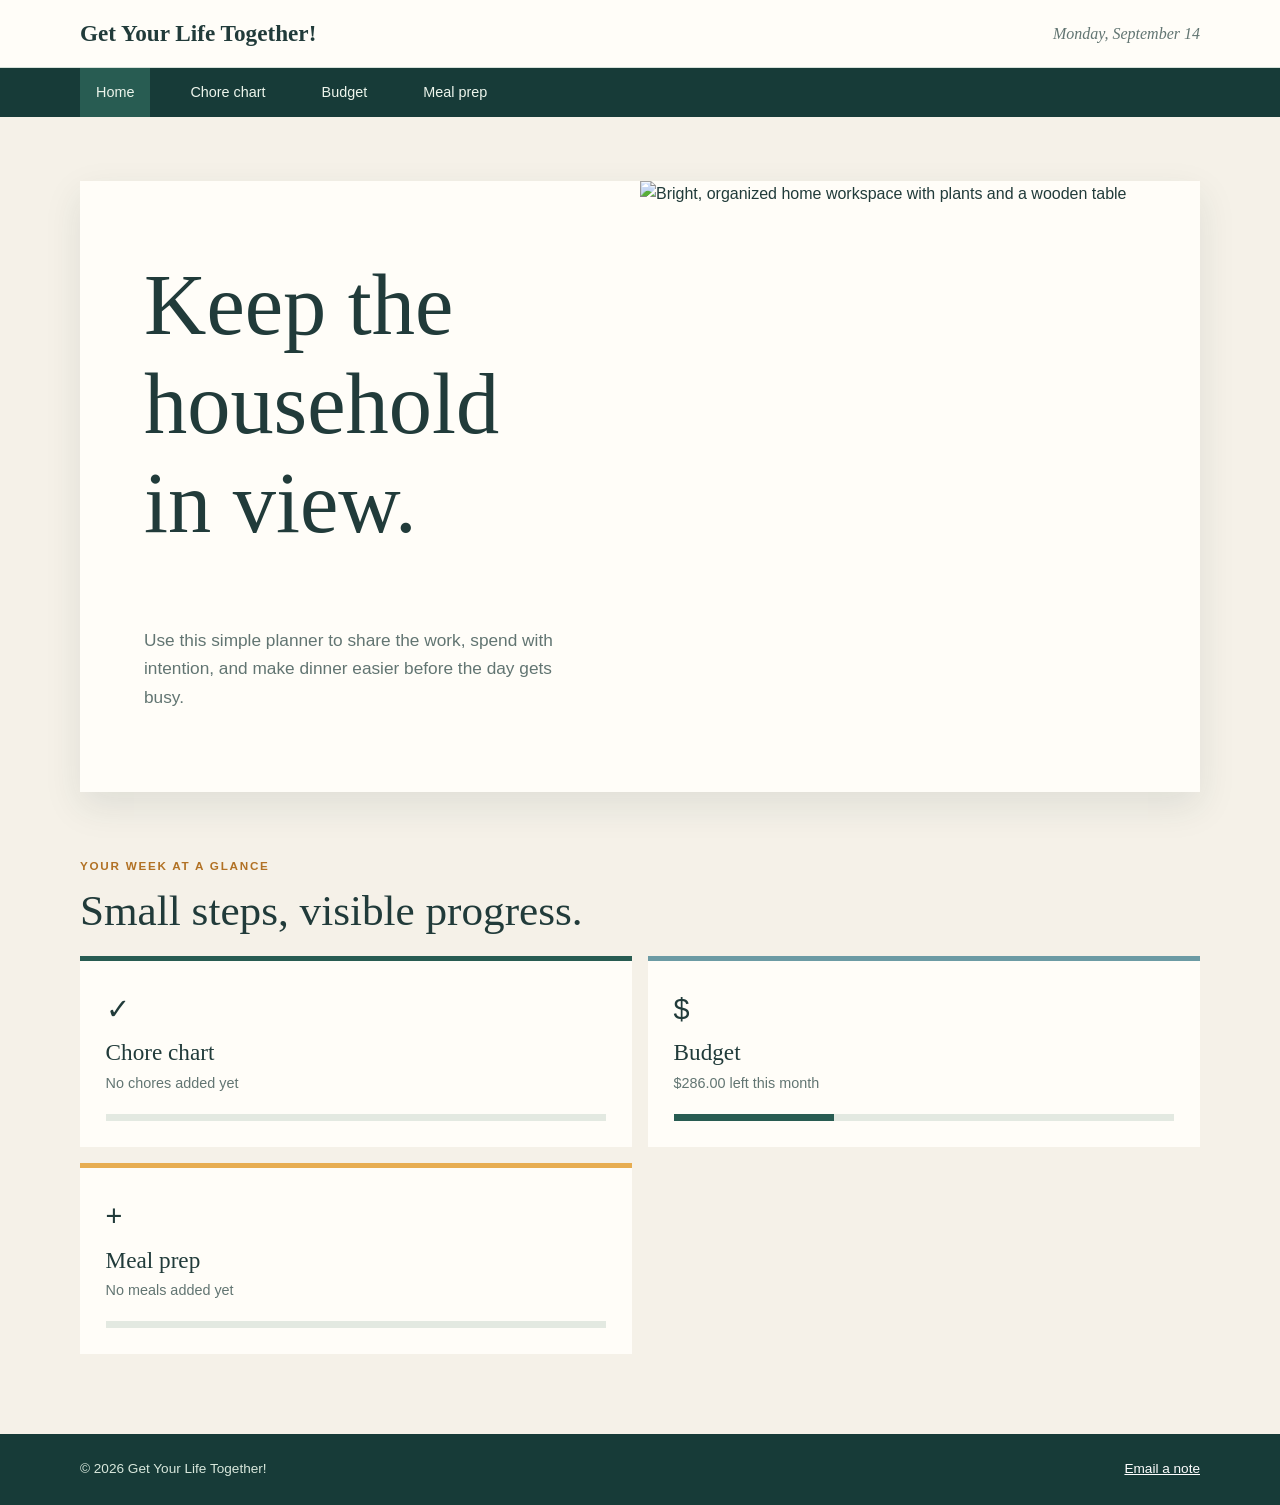
==== index.html @ 7e0a9153 "Rename Index.html to index.html" ====
<!doctype html>
<html lang="en">

<head>
    <meta charset="UTF-8">
    <meta name="viewport" content="width=device-width, initial-scale=1.0">
    <meta name="description"
        content="Get Your Life Together! is a personal dashboard for chores, meal preparation, routines, and budgeting.">
    <title>Get Your Life Together! | Home</title>
    <link rel="stylesheet" href="style.css">
</head>

<body>
    <header class="site-header">
        <div class="wrap header-inner"><a class="brand" href="Index.html"><strong>Get Your Life Together!</strong></a>
            <p class="date-label">Monday, September 14</p>
        </div>
    </header>
    <nav class="site-nav" aria-label="Main navigation">
        <div class="wrap nav-inner"><a class="active" href="Index.html" aria-current="page">Home</a><a
                href="Chores.html">Chore chart</a><a href="Budget.html">Budget</a><a href="Meals.html">Meal prep</a>
        </div>
    </nav>
    <main class="wrap page-main">
        <section class="welcome">
            <div>
                <p class="eyebrow">
                <h1>Keep the household in view.</h1>
                <p>Use this simple planner to share the work, spend with intention, and make dinner easier before the
                    day gets busy.</p>
            </div><img
                src="https://images.unsplash.com/photo-1497215728101-856f4ea42174?auto=format&amp;fit=crop&amp;w=1000&amp;q=85"
                alt="Bright, organized home workspace with plants and a wooden table">
        </section>
        <section class="section-heading">
            <div>
                <p class="eyebrow">Your week at a glance</p>
                <h2>Small steps, visible progress.</h2>
            </div>
        </section>
        <section class="dashboard-grid"><a class="dashboard-card card-green" href="Chores.html"><span
                    class="card-icon">✓</span><strong>Chore chart</strong><span id="chore-summary">Loading
                    chores...</span><b class="progress"><i id="chore-progress" class="progress-chores"></i></b></a><a
                class="dashboard-card card-blue" href="Budget.html"><span class="card-icon">$</span><strong>Budget</strong><span
                    id="budget-summary">Loading budget...</span><b class="progress"><i id="budget-progress"
                        class="progress-budget"></i></b></a><a class="dashboard-card card-yellow" href="Meals.html"><span
                    class="card-icon">+</span><strong>Meal prep</strong><span id="meal-summary">Loading meals...</span><b
                    class="progress"><i id="meal-progress" class="progress-meals"></i></b></a></section>
    </main>
    <footer>
        <div class="wrap footer-inner"><span>&copy; 2026 Get Your Life Together!</span><a
                href="https://mail.google.com/mail/?view=cm&amp;fs=1&amp;to=hello@nestplanner.example" target="_blank"
                rel="noopener">Email a note</a></div>
    </footer>
    <script>
        const money = new Intl.NumberFormat('en-US', {
            style: 'currency',
            currency: 'USD'
        });

        const chores = JSON.parse(localStorage.getItem('personal-chores') || '[]');
        const meals = JSON.parse(localStorage.getItem('personal-meals') || '[]');
        const budget = JSON.parse(localStorage.getItem('personal-budget') || '{"overall":900,"spent":614}');

        const completedChores = chores.filter(function(chore) {
            return chore.done;
        }).length;

        const chorePercent = chores.length
            ? Math.round((completedChores / chores.length) * 100)
            : 0;

        document.querySelector('#chore-summary').textContent = chores.length
            ? completedChores + ' of ' + chores.length + ' tasks complete'
            : 'No chores added yet';
        document.querySelector('#chore-progress').style.width = chorePercent + '%';

        document.querySelector('#meal-summary').textContent = meals.length
            ? meals.length + (meals.length === 1 ? ' meal planned' : ' meals planned')
            : 'No meals added yet';
        document.querySelector('#meal-progress').style.width = (meals.length ? 100 : 0) + '%';

        const remaining = (Number(budget.overall) || 0) - (Number(budget.spent) || 0);
        const budgetPercent = Number(budget.overall)
            ? Math.max(0, Math.round((remaining / Number(budget.overall)) * 100))
            : 0;

        document.querySelector('#budget-summary').textContent = money.format(remaining) + ' left this month';
        document.querySelector('#budget-progress').style.width = budgetPercent + '%';
    </script>
</body>

</html>
---- style.css ----
* {
  box-sizing: border-box
}
body {
  margin: 0;
  color: #213b3a;
  background: #f5f1e8;
  font: 16px/1.65 "Trebuchet MS",Verdana,sans-serif
}
a {
  color: #285c52
}
a:focus-visible,button:focus-visible,input:focus-visible,select:focus-visible,textarea:focus-visible {
  outline: 3px solid #e7ad51;
  outline-offset: 3px
}
.wrap {
  width: 90%;
  max-width: 1120px;
  margin-left: auto;
  margin-right: auto
}
.site-header {
  background: #fffdf8;
  border-bottom: 1px solid #d6e1da
}
.header-inner,.nav-inner,.footer-inner {
  display: flex;
  align-items: center;
  justify-content: space-between;
  gap: 1.5rem
}
.header-inner {
  padding: 1.25rem 0
}
.brand {
  display: inline-flex;
  align-items: center;
  gap: .75rem;
  color: #213b3a;
  text-decoration: none
}
.brand strong {
  font: 700 1.45rem Georgia,serif
}
.date-label {
  margin: 0;
  color: #627572;
  font: italic 1rem Georgia,serif
}
.site-nav {
  background: #173b38
}
.nav-inner {
  justify-content: flex-start
}
.nav-inner a {
  padding: .8rem 1rem;
  color: #edf5ec;
  text-decoration: none;
  font-size: .9rem
}
.nav-inner a:hover,.nav-inner a.active {
  background: #285c52
}
.nav-inner a:last-child {
  margin-left: auto;
  background: #e7ad51;
  color: #173b38;
  font-weight: 700
}
.page-main {
  padding: 4rem 0 5rem
}
.welcome,.home-feature,.split-feature,.budget-hero,.video-panel {
  display: grid;
  grid-template-columns: 1fr 1fr;
  align-items: stretch;
  overflow: hidden;
  background: #fffdf8;
  box-shadow: 0 14px 35px #213b3a1a
}
.welcome>div,.home-feature>div,.split-feature>div,.budget-hero>div,.video-panel>div {
  padding: 4rem
}
.welcome img,.home-feature img,.split-feature img,.budget-hero img {
  width: 100%;
  height: 100%;
  min-height: 280px;
  object-fit: cover
}
.welcome h1,.page-heading h1 {
  max-width: 720px;
  font-size: 5.4rem
}
.page-heading {
  max-width: 780px;
  padding-bottom: 3rem
}
.page-heading h1 {
  margin: 0;
  line-height: 1.05;
  font-family: Georgia,serif;
  font-weight: 400
}
.page-heading>p:last-child,.welcome p:not(.eyebrow),.home-feature p:not(.eyebrow),.split-feature p {
  max-width: 40rem;
  color: #627572;
  font-size: 1.08rem
}
.eyebrow {
  margin: 0 0 .65rem;
  color: #b17124;
  font-size: .73rem;
  font-weight: 700;
  letter-spacing: .15em;
  text-transform: uppercase
}
h1,h2 {
  margin-top: 0;
  font-family: Georgia,serif;
  font-weight: 400;
  line-height: 1.15
}
h2 {
  font-size: 2.7rem
}
.button {
  display: inline-block;
  padding: .8rem 1.15rem;
  color: #fff;
  background: #285c52;
  text-decoration: none;
  font-weight: 700
}
.button:hover {
  background: #173b38
}
.section-heading {
  display: flex;
  align-items: end;
  justify-content: space-between;
  gap: 1rem;
  margin: 4rem 0 1.25rem
}
.section-heading h2 {
  margin-bottom: 0
}
.text-link {
  font-weight: 700
}
.dashboard-grid,.cards,.budget-cards {
  display: grid;
  grid-template-columns: repeat(3,1fr);
  gap: 1rem
}
.dashboard-grid {
  grid-template-columns: repeat(2,1fr)
}
.dashboard-card {
  display: grid;
  gap: .35rem;
  padding: 1.6rem;
  color: #213b3a;
  text-decoration: none;
  border-top: .35rem solid #285c52;
  background: #fffdf8
}
.dashboard-card:hover {
  transform: translateY(-3px)
}
.card-yellow {
  border-color: #e7ad51
}
.card-blue {
  border-color: #6c9ba4
}
.card-icon {
  font-size: 1.8rem
}
.dashboard-card strong {
  font: 1.45rem Georgia,serif
}
.dashboard-card span:not(.card-icon) {
  color: #627572;
  font-size: .9rem
}
.progress {
  display: block;
  height: .45rem;
  margin-top: .8rem;
  background: #e3e9e1
}
.progress i {
  display: block;
  height: 100%;
  background: #285c52
}
.progress-chores {
  width: 62.5%
}
.progress-meals {
  width: 60%
}
.progress-budget {
  width: 68%
}
.list-panel {
  padding: 2rem;
  background: #fffdf8
}
.status-key {
  color: #627572;
  font-size: .85rem
}
.done-dot {
  color: #285c52;
  font-weight: 700
}
.todo-dot {
  margin-left: .8rem;
  color: #e7ad51;
  font-weight: 700
}
.chore-list {
  margin: 0;
  padding: 0;
  list-style: none;
  border-top: 1px solid #d6e1da
}
.chore-list li {
  display: grid;
  grid-template-columns: 2rem 1fr auto;
  align-items: center;
  gap: 1rem;
  padding: 1rem 0;
  border-bottom: 1px solid #d6e1da
}
.chore-list small {
  display: block;
  color: #627572
}
.status {
  color: #c18a32;
  font-size: 1.4rem
}
.done .status {
  color: #285c52
}
.done strong {
  text-decoration: line-through;
  color: #627572
}
.tag {
  padding: .25rem .6rem;
  color: #285c52;
  background: #e1eee4;
  font-size: .75rem
}
.budget-hero {
  background: #173b38;
  color: #fff
}
.budget-hero .eyebrow {
  color: #f0c36d
}
.budget-hero p:not(.eyebrow) {
  color: #d8e7dc
}
.budget-cards {
  margin: 1rem 0 3rem
}
.budget-cards div {
  padding: 1.3rem;
  background: #fffdf8
}
.budget-cards span,.budget-cards small {
  display: block;
  color: #627572
}
.budget-cards strong {
  display: block;
  margin: .25rem 0;
  font: 2rem Georgia,serif
}
.table-wrap {
  overflow-x: auto;
  background: #fffdf8
}
.table-wrap table {
  width: 100%;
  border-collapse: collapse;
  text-align: left
}
.table-wrap caption {
  padding: 1rem;
  color: #627572;
  text-align: left;
  font: 1.2rem Georgia,serif
}
.table-wrap th,.table-wrap td {
  padding: 1rem;
  border-top: 1px solid #d6e1da
}
.table-wrap th {
  color: #285c52
}
.meal-layout {
  display: grid;
  grid-template-columns: 1.1fr .9fr;
  gap: 1rem
}
.meal-list article {
  margin-bottom: 1rem;
  padding: 1.5rem;
  background: #fffdf8;
  border-left: .35rem solid #e7ad51
}
.meal-list h2 {
  margin: .25rem 0;
  font-size: 1.55rem
}
.meal-list p,.grocery li {
  color: #627572
}
.day {
  color: #b17124;
  font-size: .78rem;
  font-weight: 700;
  letter-spacing: .12em;
  text-transform: uppercase
}
.grocery {
  overflow: hidden;
  background: #e1eee4
}
.grocery img {
  width: 100%;
  height: 220px;
  object-fit: cover
}
.grocery div {
  padding: 1.5rem
}
.grocery ul {
  padding-left: 1.2rem
}
.video-panel {
  margin-top: 3rem;
  background: #dcecf0
}
.video-panel video {
  width: 100%;
  min-height: 280px;
  object-fit: cover
}
.reservation-form {
  display: grid;
  gap: 1rem;
  padding: 2rem;
  background: #fffdf8
}
.form-row {
  display: grid;
  gap: .35rem
}
.form-row.split {
  grid-template-columns: 1fr 1fr;
  gap: 1rem
}
label {
  font-weight: 700;
  font-size: .85rem
}
input,select,textarea {
  width: 100%;
  padding: .75rem;
  border: 1px solid #b9cbc0;
  border-radius: 0;
  background: #fff;
  color: #213b3a;
  font: inherit
}
.footer-inner {
  padding: 1.5rem 0;
  color: #d8e7dc;
  font-size: .85rem
}
.footer-inner a {
  color: #fff
}
footer {
  background: #173b38
}
@media (max-width: 1000px) {
  .welcome>div,.home-feature>div,.split-feature>div,.budget-hero>div,.video-panel>div {
    padding: 2.5rem
  }
  .welcome h1,.page-heading h1 {
    font-size: 4rem
  }
  h2 {
    font-size: 2.2rem
  }
}
@media (max-width: 720px) {
  .welcome>div,.home-feature>div,.split-feature>div,.budget-hero>div,.video-panel>div {
    padding: 1.5rem
  }
  .welcome h1,.page-heading h1 {
    font-size: 2.8rem
  }
  h2 {
    font-size: 1.8rem
  }
  .wrap {
    width: 90%;
    max-width: 1120px
  }
  .header-inner,.nav-inner,.footer-inner,.section-heading {
    align-items: flex-start;
    flex-direction: column
  }
  .date-label {
    display: none
  }
  .nav-inner {
    display: grid;
    grid-template-columns: repeat(2,1fr);
    width: 100%
  }
  .nav-inner a {
    text-align: center
  }
  .nav-inner a:last-child {
    margin-left: 0
  }
  .page-main {
    padding-top: 2.5rem
  }
  .welcome,.home-feature,.split-feature,.budget-hero,.video-panel,.meal-layout {
    grid-template-columns: 1fr
  }
  .welcome img {
    order: -1;
    min-height: 220px
  }
  .dashboard-grid,.cards,.budget-cards {
    grid-template-columns: 1fr
  }
  .chore-list li {
    grid-template-columns: 2rem 1fr
  }
  .tag {
    grid-column: 2;
    justify-self: start
  }
  .form-row.split {
    grid-template-columns: 1fr
  }
  .footer-inner {
    gap: .5rem
  }
}

/* EXTRA PAGE CONTROLS AND INTERACTIVE FEATURES */
.page-heading>.eyebrow {
    display: none;
}

.nav-inner a:last-child {
    margin-left: 0;
    color: #edf5ec;
    background: transparent;
    font-weight: 400;
}

.nav-inner a:last-child:hover {
    background: #285c52;
}

.overall-budget-label {
    display: block;
    margin-top: 1.25rem;
    color: #d8e7dc;
    font-size: .85rem;
    font-weight: 700;
}

.overall-budget-input {
    display: block;
    width: min(100%, 14rem);
    margin-top: .35rem;
    padding: .65rem;
    border: 1px solid #b9cbc0;
    color: #213b3a;
    background: #fff;
    font: inherit;
}

.overall-budget-input {
    -moz-appearance: textfield;
    appearance: textfield;
}

.overall-budget-input::-webkit-inner-spin-button,
.overall-budget-input::-webkit-outer-spin-button {
    margin: 0;
    -webkit-appearance: none;
}

.budget-input {
    -moz-appearance: textfield;
    appearance: textfield;
}

.budget-input::-webkit-inner-spin-button,
.budget-input::-webkit-outer-spin-button {
    margin: 0;
    -webkit-appearance: none;
}

.remove-chore {
    padding: .45rem .7rem;
    border: 1px solid #d8aaa0;
    color: #8c4b3d;
    background: transparent;
    font: inherit;
    cursor: pointer;
}

.remove-chore:hover {
    color: #fff;
    background: #a85847;
}

.meal-controls {
    display: flex;
    align-items: center;
    justify-content: space-between;
    gap: 1rem;
    margin-bottom: .75rem;
}

.meal-done {
    display: inline-flex;
    align-items: center;
    gap: .35rem;
    color: #627572;
    font-size: .8rem;
    cursor: pointer;
}

.meal-done input {
    width: .9rem;
    height: .9rem;
    margin: 0;
    accent-color: #285c52;
}

.meal-entry {
    transition: opacity .25s ease, transform .25s ease;
}

.meal-entry.meal-complete {
    opacity: .35;
    transform: scale(.99);
}

.remove-meal {
    padding: .45rem .7rem;
    border: 1px solid #d8aaa0;
    color: #8c4b3d;
    background: transparent;
    font: inherit;
    cursor: pointer;
}

.remove-meal:hover {
    color: #fff;
    background: #a85847;
}

.meal-form {
    width: min(100%, 760px);
}

@media (max-width: 720px) {
    .remove-chore {
        grid-column: 2;
        justify-self: start;
    }
}
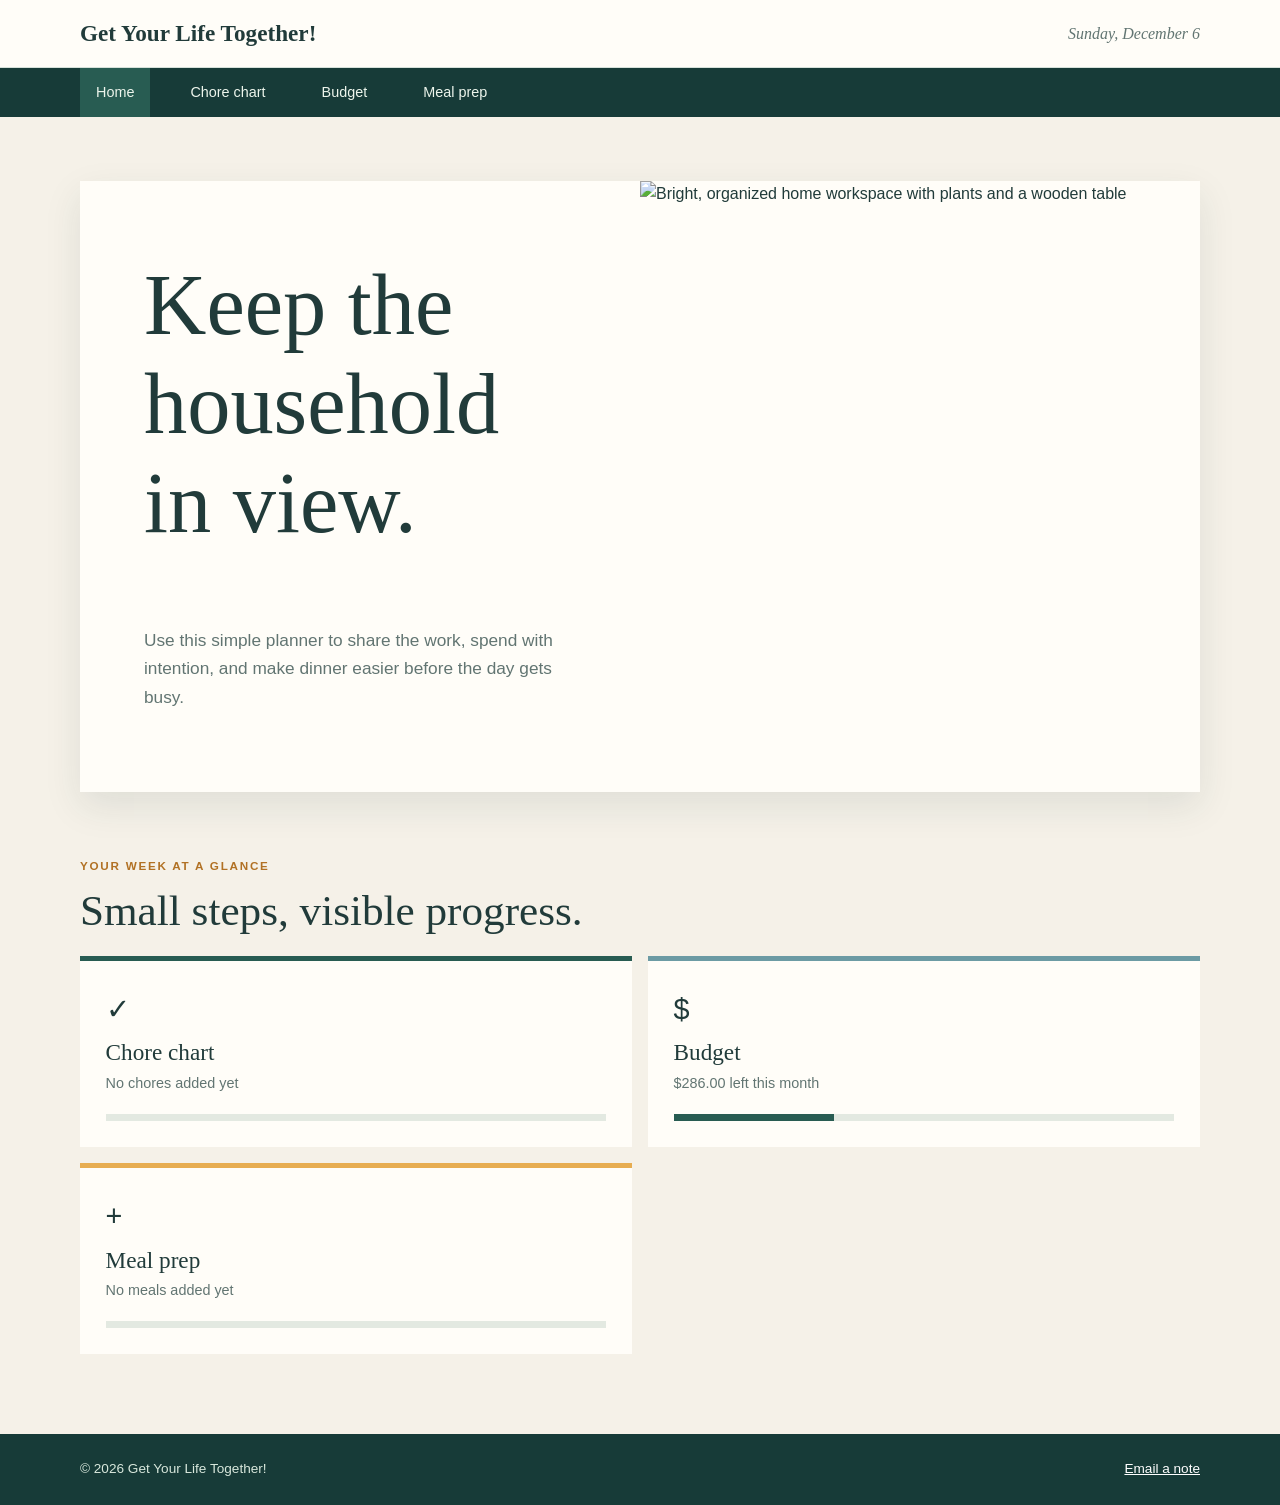
==== commit 204ee925: "Update index.html" ====
--- a/index.html
+++ b/index.html
@@ -13,7 +13,7 @@
 <body>
     <header class="site-header">
         <div class="wrap header-inner"><a class="brand" href="Index.html"><strong>Get Your Life Together!</strong></a>
-            <p class="date-label">Monday, September 14</p>
+            <p class="date-label"></p>
         </div>
     </header>
     <nav class="site-nav" aria-label="Main navigation">
@@ -49,7 +49,7 @@
     </main>
     <footer>
         <div class="wrap footer-inner"><span>&copy; 2026 Get Your Life Together!</span><a
-                href="https://mail.google.com/mail/?view=cm&amp;fs=1&amp;to=hello@nestplanner.example" target="_blank"
+                href="https://mail.google.com/mail/?view=cm&amp;fs=1&amp;to=jbrow401@asu.edu" target="_blank"
                 rel="noopener">Email a note</a></div>
     </footer>
     <script>
@@ -57,6 +57,13 @@
             style: 'currency',
             currency: 'USD'
         });
+        const currentDate = new Date();
+        document.querySelector('.date-label').textContent =
+            currentDate.toLocaleDateString('en-US', {
+                weekday: 'long',
+                month: 'long',
+                day: 'numeric'
+            });
 
         const chores = JSON.parse(localStorage.getItem('personal-chores') || '[]');
         const meals = JSON.parse(localStorage.getItem('personal-meals') || '[]');
